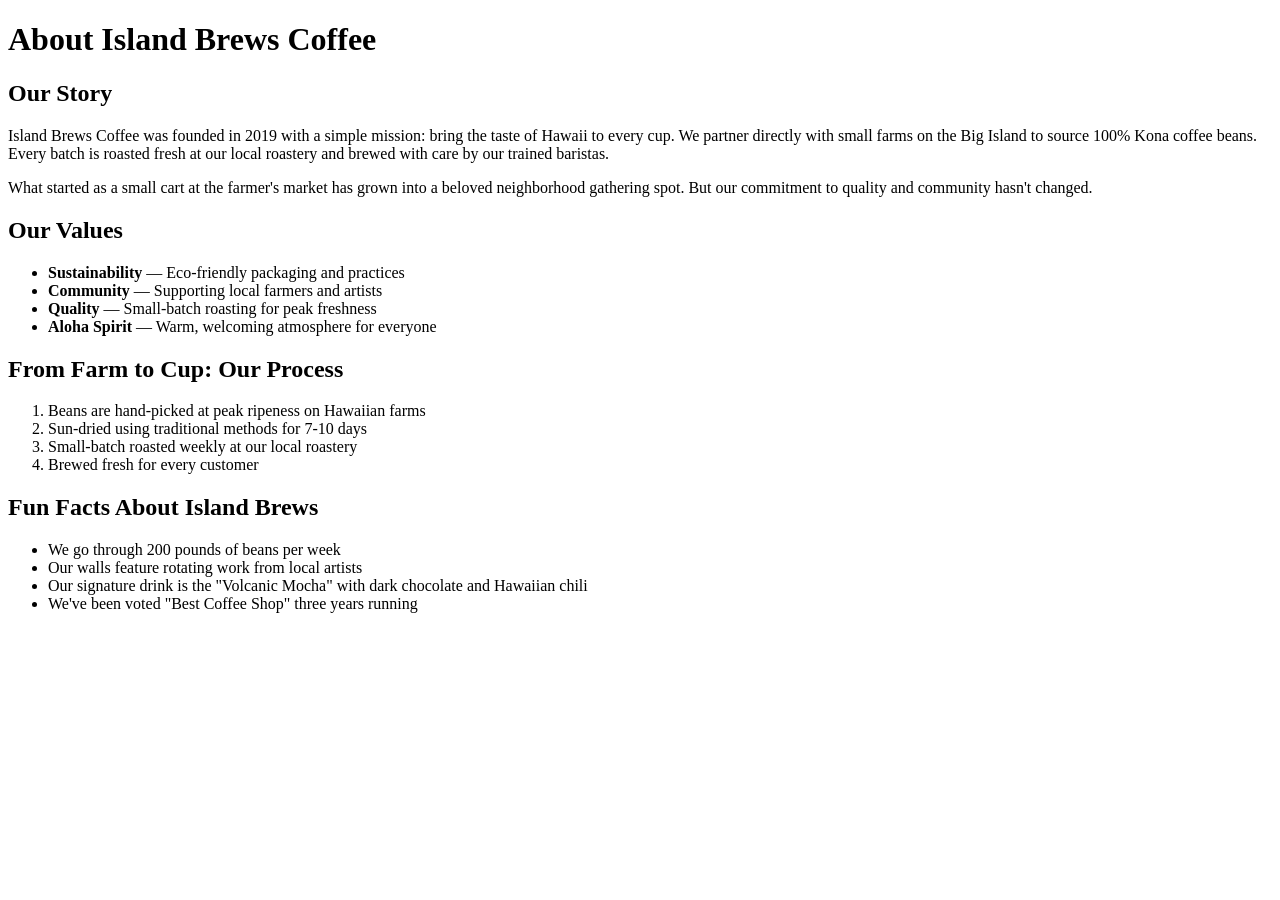
==== island-brews/index.html @ b2f68e61 "Add files via upload" ====
<!DOCTYPE html>
<html lang="en">
<head>
    <meta charset="UTF-8">
    <meta name="viewport" content="width=device-width, initial-scale=1.0">
    <title>About Us | Island Brews Coffee</title>
</head>
<body>
    <h1>About Island Brews Coffee</h1>

    <h2>Our Story</h2>
    <p>Island Brews Coffee was founded in 2019 with a simple mission: bring the taste of Hawaii to every cup. We partner directly with small farms on the Big Island to source 100% Kona coffee beans. Every batch is roasted fresh at our local roastery and brewed with care by our trained baristas.</p>

    <p>What started as a small cart at the farmer's market has grown into a beloved neighborhood gathering spot. But our commitment to quality and community hasn't changed.</p>

    <h2>Our Values</h2>
    <ul>
        <li><strong>Sustainability</strong> — Eco-friendly packaging and practices</li>
        <li><strong>Community</strong> — Supporting local farmers and artists</li>
        <li><strong>Quality</strong> — Small-batch roasting for peak freshness</li>
        <li><strong>Aloha Spirit</strong> — Warm, welcoming atmosphere for everyone</li>
    </ul>

    <h2>From Farm to Cup: Our Process</h2>
    <ol>
        <li>Beans are hand-picked at peak ripeness on Hawaiian farms</li>
        <li>Sun-dried using traditional methods for 7-10 days</li>
        <li>Small-batch roasted weekly at our local roastery</li>
        <li>Brewed fresh for every customer</li>
    </ol>

    <h2>Fun Facts About Island Brews</h2>
    <ul>
        <li>We go through 200 pounds of beans per week</li>
        <li>Our walls feature rotating work from local artists</li>
        <li>Our signature drink is the "Volcanic Mocha" with dark chocolate and Hawaiian chili</li>
        <li>We've been voted "Best Coffee Shop" three years running</li>
    </ul>
</body>
</html>
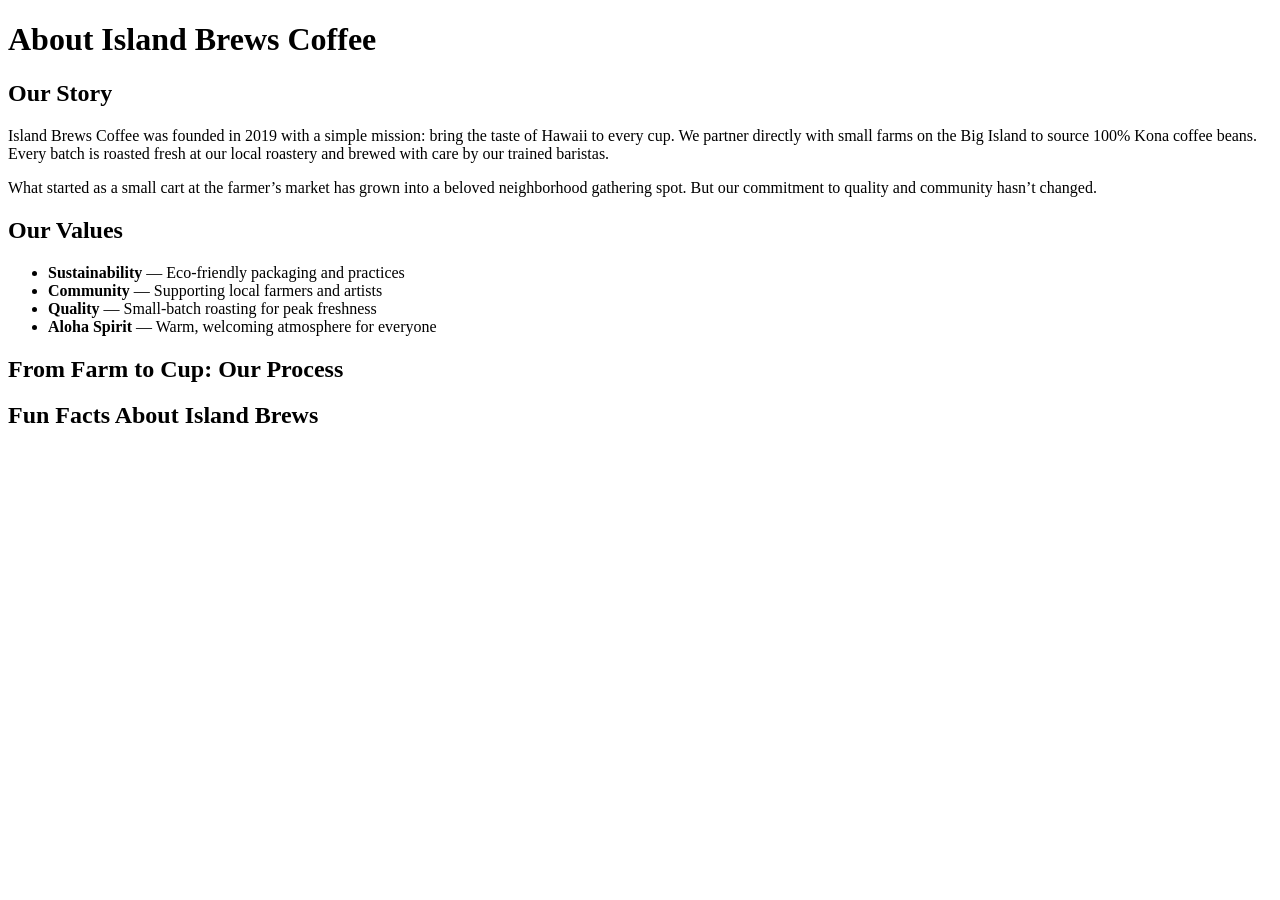
==== commit ba98c7bd: "Adding About page" ====
--- a/island-brews/index.html
+++ b/island-brews/index.html
@@ -7,12 +7,10 @@
 </head>
 <body>
     <h1>About Island Brews Coffee</h1>
-
     <h2>Our Story</h2>
     <p>Island Brews Coffee was founded in 2019 with a simple mission: bring the taste of Hawaii to every cup. We partner directly with small farms on the Big Island to source 100% Kona coffee beans. Every batch is roasted fresh at our local roastery and brewed with care by our trained baristas.</p>
-
-    <p>What started as a small cart at the farmer's market has grown into a beloved neighborhood gathering spot. But our commitment to quality and community hasn't changed.</p>
-
+    <p>What started as a small cart at the farmer’s market has grown into a beloved neighborhood gathering spot. But our commitment to quality and community hasn’t changed.</p>
+    
     <h2>Our Values</h2>
     <ul>
         <li><strong>Sustainability</strong> — Eco-friendly packaging and practices</li>
@@ -20,21 +18,8 @@
         <li><strong>Quality</strong> — Small-batch roasting for peak freshness</li>
         <li><strong>Aloha Spirit</strong> — Warm, welcoming atmosphere for everyone</li>
     </ul>
-
+    
     <h2>From Farm to Cup: Our Process</h2>
-    <ol>
-        <li>Beans are hand-picked at peak ripeness on Hawaiian farms</li>
-        <li>Sun-dried using traditional methods for 7-10 days</li>
-        <li>Small-batch roasted weekly at our local roastery</li>
-        <li>Brewed fresh for every customer</li>
-    </ol>
-
     <h2>Fun Facts About Island Brews</h2>
-    <ul>
-        <li>We go through 200 pounds of beans per week</li>
-        <li>Our walls feature rotating work from local artists</li>
-        <li>Our signature drink is the "Volcanic Mocha" with dark chocolate and Hawaiian chili</li>
-        <li>We've been voted "Best Coffee Shop" three years running</li>
-    </ul>
 </body>
 </html>
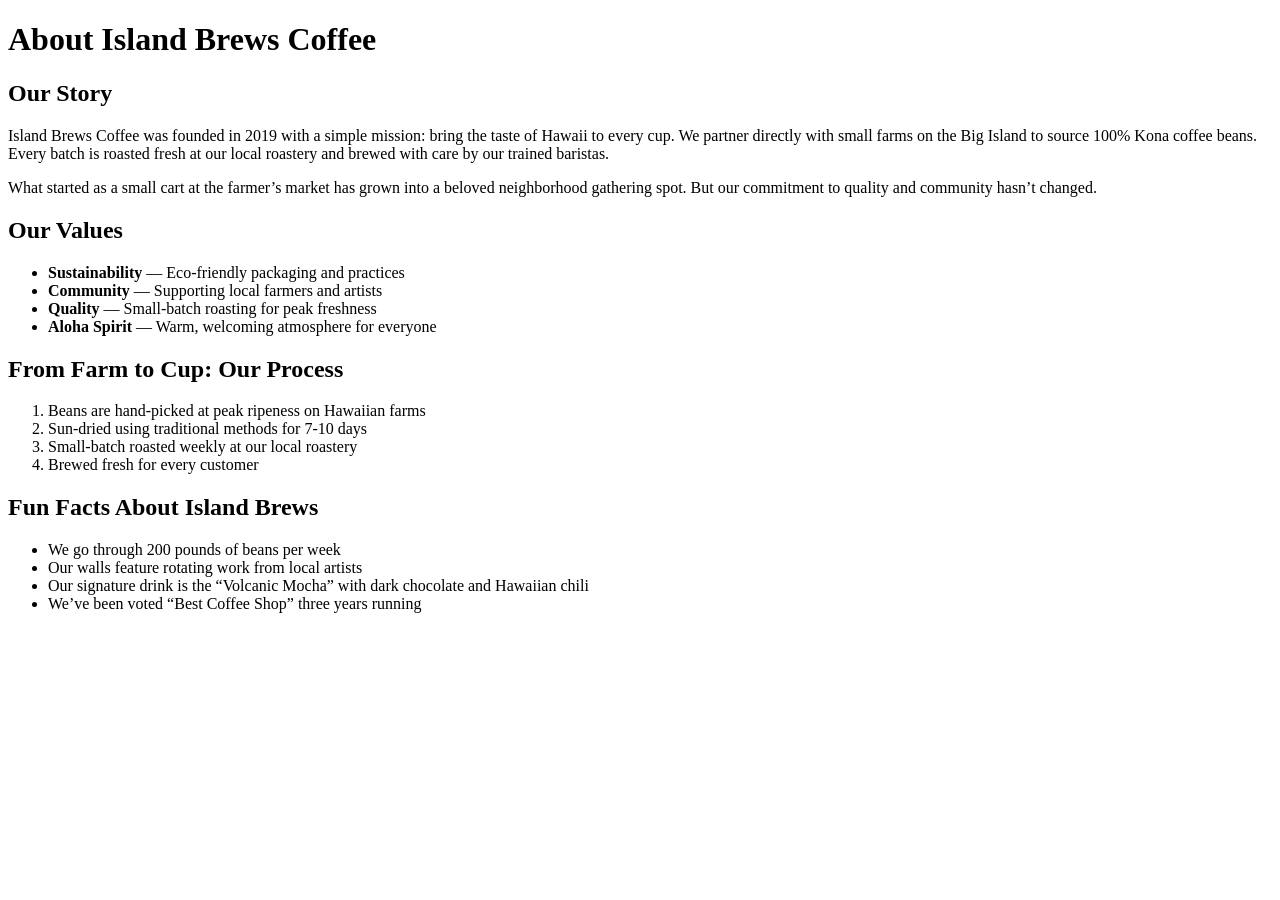
==== commit fa3f0ac1: "Add files via upload Adding ordered list and unordered list" ====
--- a/island-brews/index.html
+++ b/island-brews/index.html
@@ -20,6 +20,19 @@
     </ul>
     
     <h2>From Farm to Cup: Our Process</h2>
+    <ol>
+        <li>Beans are hand-picked at peak ripeness on Hawaiian farms</li>
+        <li>Sun-dried using traditional methods for 7-10 days</li>
+        <li>Small-batch roasted weekly at our local roastery</li>
+        <li>Brewed fresh for every customer</li>
+    </ol>
+    
     <h2>Fun Facts About Island Brews</h2>
+    <ul>
+        <li>We go through 200 pounds of beans per week</li>
+        <li>Our walls feature rotating work from local artists</li>
+        <li>Our signature drink is the “Volcanic Mocha” with dark chocolate and Hawaiian chili</li>
+        <li>We’ve been voted “Best Coffee Shop” three years running</li>
+    </ul>
 </body>
 </html>
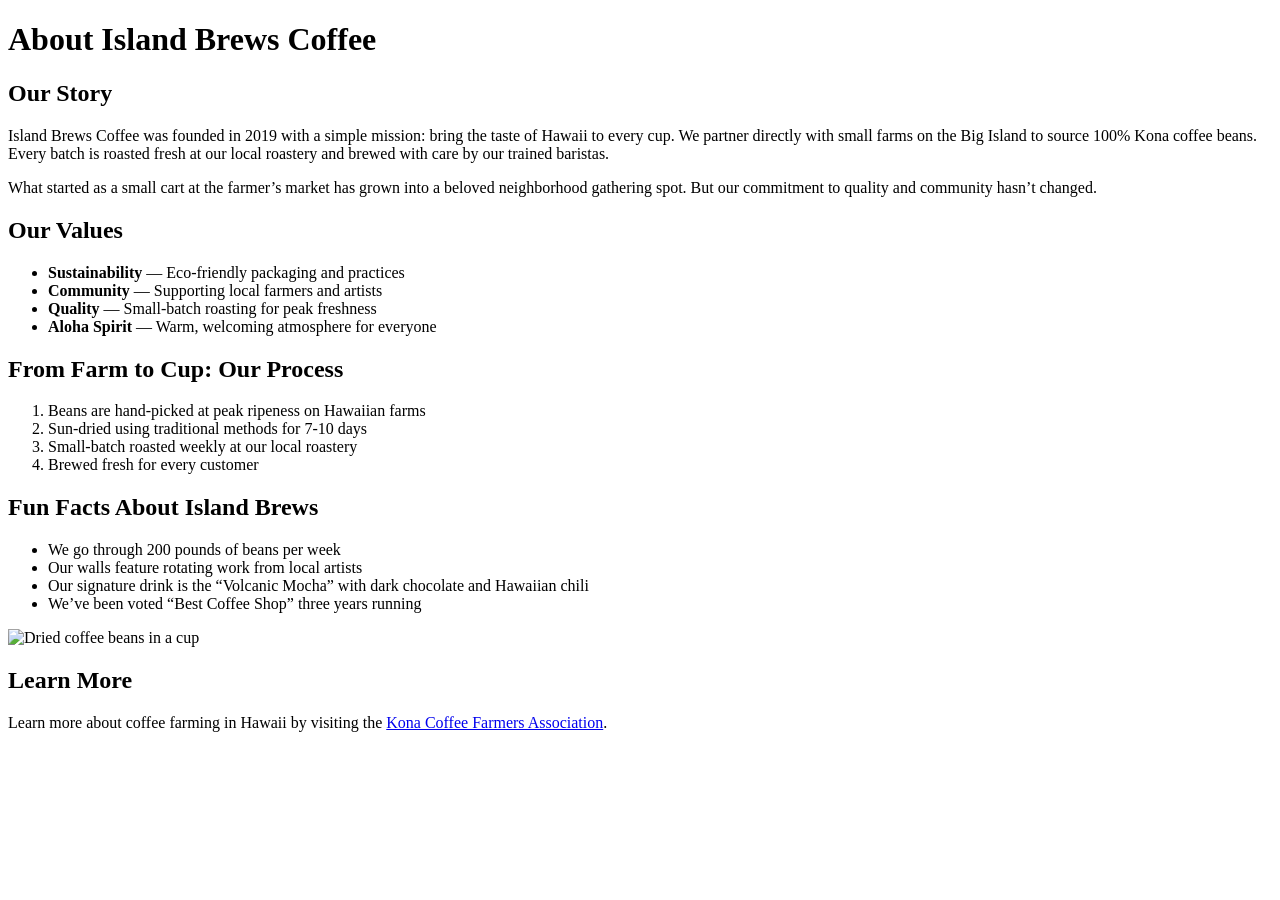
==== commit 6af0f348: "Add files via upload Adding coffee bean photo and link" ====
--- a/island-brews/index.html
+++ b/island-brews/index.html
@@ -34,5 +34,11 @@
         <li>Our signature drink is the “Volcanic Mocha” with dark chocolate and Hawaiian chili</li>
         <li>We’ve been voted “Best Coffee Shop” three years running</li>
     </ul>
+    
+    <img src="images/coffee-beans.jpg" alt="Dried coffee beans in a cup" height="600">
+    
+    <h2>Learn More</h2>
+    <p>Learn more about coffee farming in Hawaii by visiting the <a href="https://konacoffeefarmers.org/" target="_blank" rel="noopener noreferrer">Kona Coffee Farmers Association</a>.</p>
+    
 </body>
 </html>
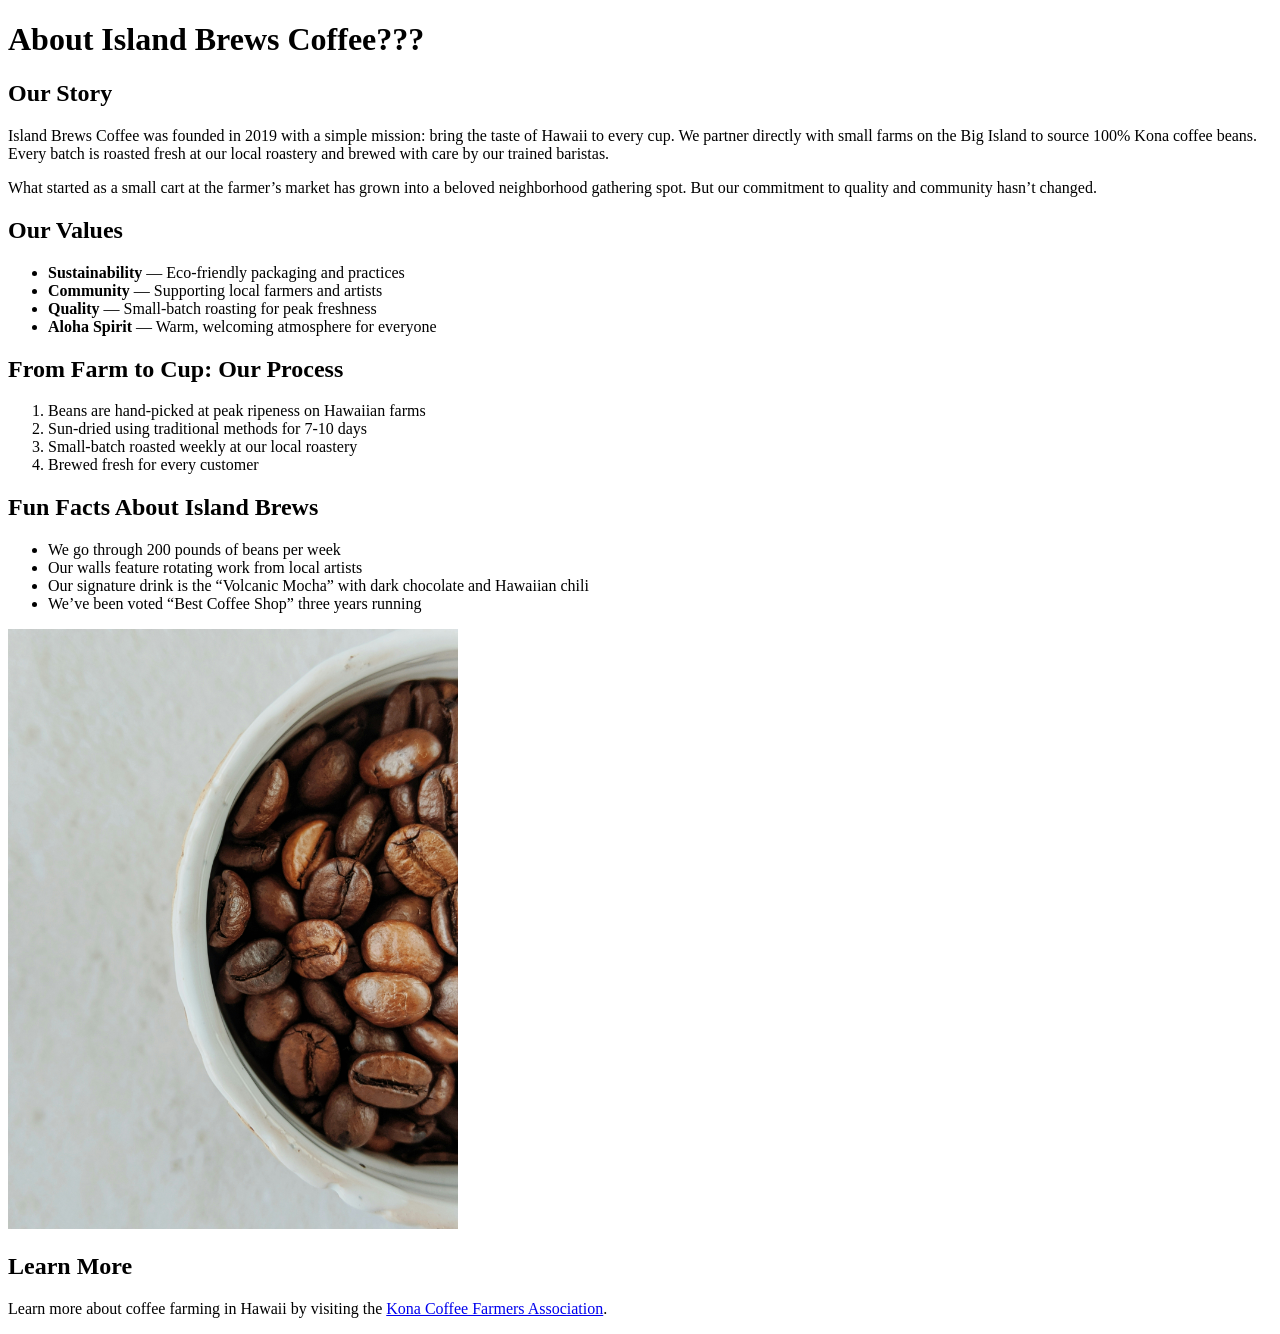
==== commit 4538bda2: "Fix HTML structure and typo in About Us page Corrected HTML structure and fixed a typo in the header" ====
--- a/island-brews/index.html
+++ b/island-brews/index.html
@@ -6,7 +6,7 @@
     <title>About Us | Island Brews Coffee</title>
 </head>
 <body>
-    <h1>About Island Brews Coffee</h1>
+    <h1>About Island Brews Coffee???</h1>
     <h2>Our Story</h2>
     <p>Island Brews Coffee was founded in 2019 with a simple mission: bring the taste of Hawaii to every cup. We partner directly with small farms on the Big Island to source 100% Kona coffee beans. Every batch is roasted fresh at our local roastery and brewed with care by our trained baristas.</p>
     <p>What started as a small cart at the farmer’s market has grown into a beloved neighborhood gathering spot. But our commitment to quality and community hasn’t changed.</p>
@@ -41,4 +41,5 @@
     <p>Learn more about coffee farming in Hawaii by visiting the <a href="https://konacoffeefarmers.org/" target="_blank" rel="noopener noreferrer">Kona Coffee Farmers Association</a>.</p>
     
 </body>
-</html>+
+</html>
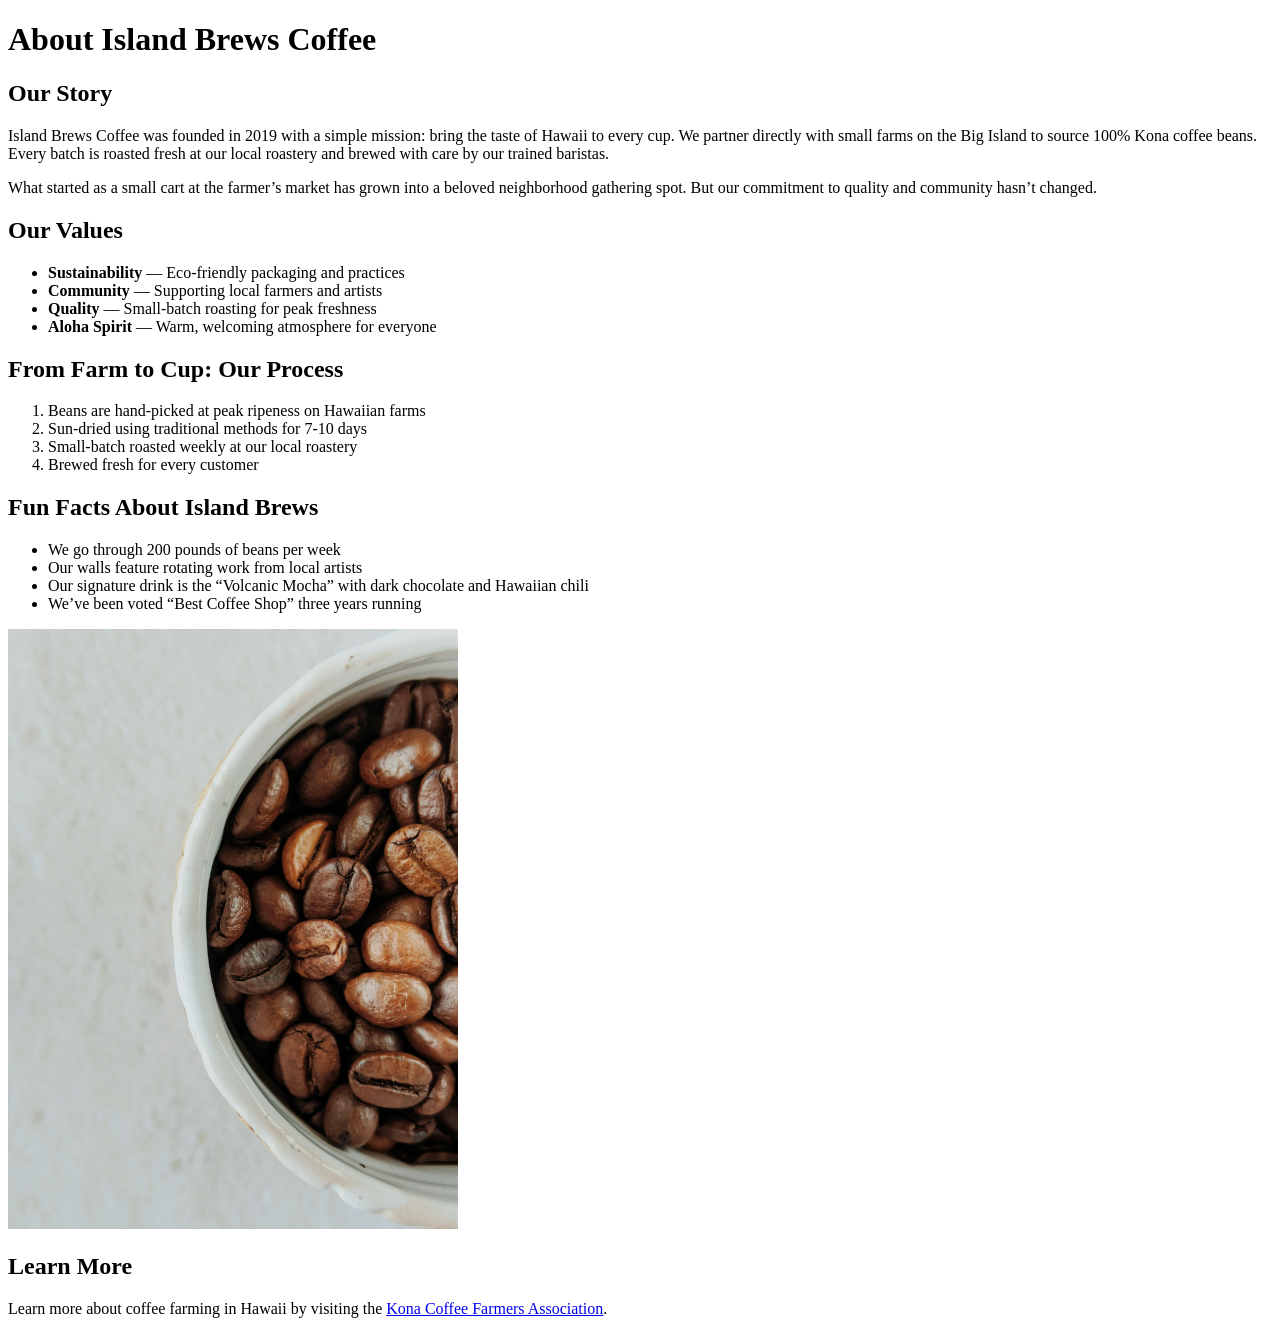
==== commit 2853299a: "Fix HTML formatting and remove question marks" ====
--- a/island-brews/index.html
+++ b/island-brews/index.html
@@ -6,7 +6,7 @@
     <title>About Us | Island Brews Coffee</title>
 </head>
 <body>
-    <h1>About Island Brews Coffee???</h1>
+    <h1>About Island Brews Coffee</h1>
     <h2>Our Story</h2>
     <p>Island Brews Coffee was founded in 2019 with a simple mission: bring the taste of Hawaii to every cup. We partner directly with small farms on the Big Island to source 100% Kona coffee beans. Every batch is roasted fresh at our local roastery and brewed with care by our trained baristas.</p>
     <p>What started as a small cart at the farmer’s market has grown into a beloved neighborhood gathering spot. But our commitment to quality and community hasn’t changed.</p>
@@ -43,3 +43,4 @@
 </body>
 
 </html>
+
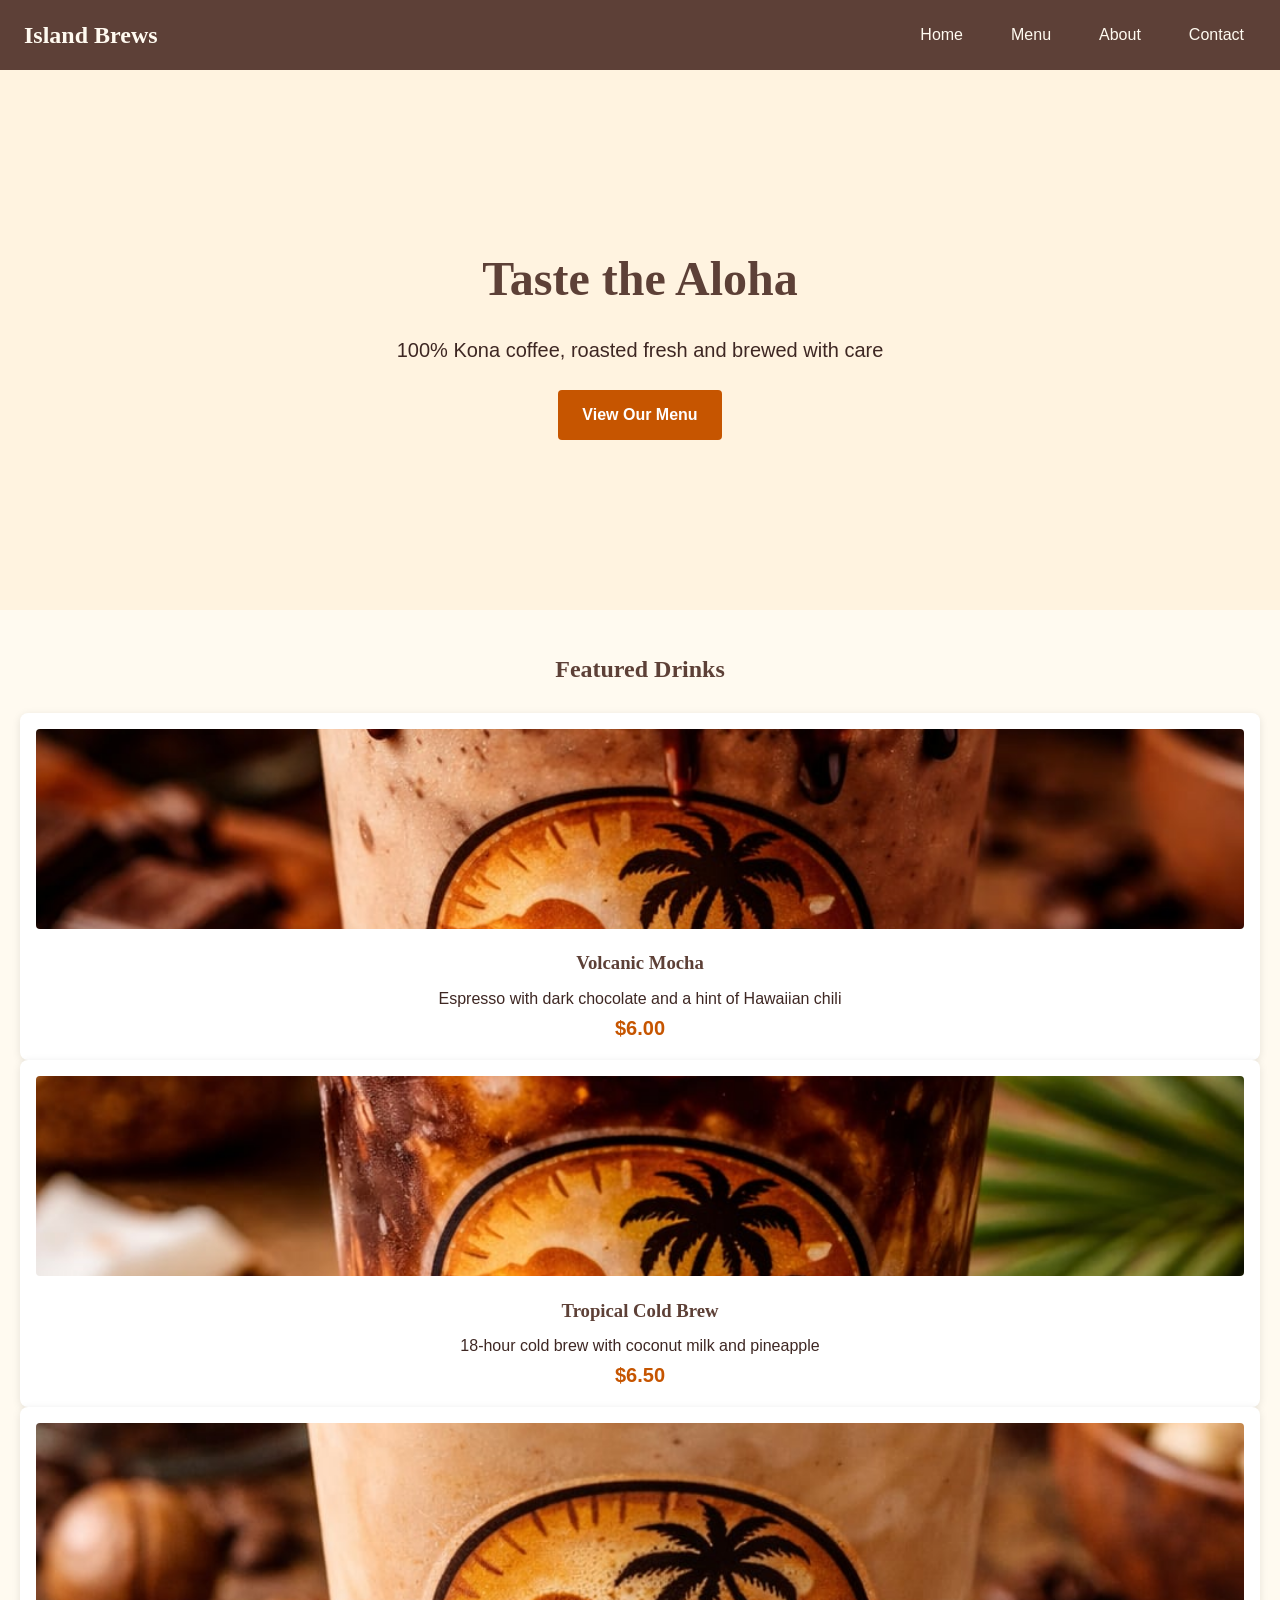
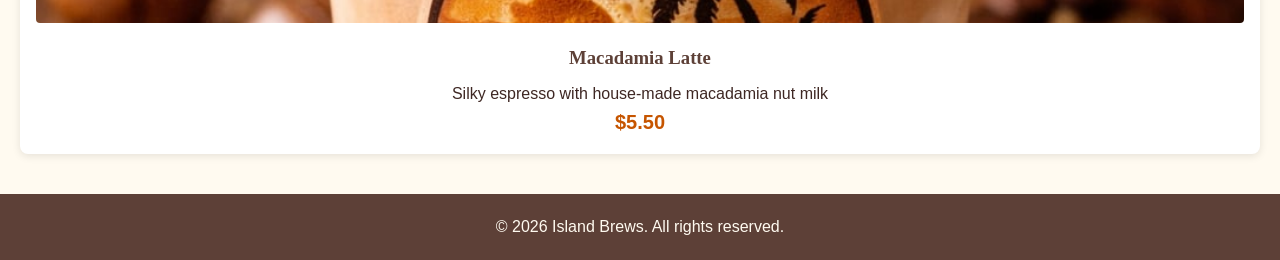
==== commit aa7ae36b: "Add files via upload Moved original index.html content to about.html, created new homepage" ====
--- a/island-brews/index.html
+++ b/island-brews/index.html
@@ -1,46 +1,58 @@
 <!DOCTYPE html>
 <html lang="en">
-<head>
+  <head>
     <meta charset="UTF-8">
     <meta name="viewport" content="width=device-width, initial-scale=1.0">
-    <title>About Us | Island Brews Coffee</title>
-</head>
-<body>
-    <h1>About Island Brews Coffee</h1>
-    <h2>Our Story</h2>
-    <p>Island Brews Coffee was founded in 2019 with a simple mission: bring the taste of Hawaii to every cup. We partner directly with small farms on the Big Island to source 100% Kona coffee beans. Every batch is roasted fresh at our local roastery and brewed with care by our trained baristas.</p>
-    <p>What started as a small cart at the farmer’s market has grown into a beloved neighborhood gathering spot. But our commitment to quality and community hasn’t changed.</p>
-    
-    <h2>Our Values</h2>
-    <ul>
-        <li><strong>Sustainability</strong> — Eco-friendly packaging and practices</li>
-        <li><strong>Community</strong> — Supporting local farmers and artists</li>
-        <li><strong>Quality</strong> — Small-batch roasting for peak freshness</li>
-        <li><strong>Aloha Spirit</strong> — Warm, welcoming atmosphere for everyone</li>
-    </ul>
-    
-    <h2>From Farm to Cup: Our Process</h2>
-    <ol>
-        <li>Beans are hand-picked at peak ripeness on Hawaiian farms</li>
-        <li>Sun-dried using traditional methods for 7-10 days</li>
-        <li>Small-batch roasted weekly at our local roastery</li>
-        <li>Brewed fresh for every customer</li>
-    </ol>
-    
-    <h2>Fun Facts About Island Brews</h2>
-    <ul>
-        <li>We go through 200 pounds of beans per week</li>
-        <li>Our walls feature rotating work from local artists</li>
-        <li>Our signature drink is the “Volcanic Mocha” with dark chocolate and Hawaiian chili</li>
-        <li>We’ve been voted “Best Coffee Shop” three years running</li>
-    </ul>
-    
-    <img src="images/coffee-beans.jpg" alt="Dried coffee beans in a cup" height="600">
-    
-    <h2>Learn More</h2>
-    <p>Learn more about coffee farming in Hawaii by visiting the <a href="https://konacoffeefarmers.org/" target="_blank" rel="noopener noreferrer">Kona Coffee Farmers Association</a>.</p>
-    
-</body>
+    <title>Island Brews - Hawaiian Coffee</title>
+    <link rel="stylesheet" href="homepage.css">
+  </head>
+  <body>
+    <header>
+      <div class="logo">Island Brews</div>
+      <nav>
+        <ul>
+            <li><a href="index.html">Home</a></li>
+            <li><a href="menu.html">Menu</a></li>
+            <li><a href="about.html">About</a></li>
+            <li><a href="contact.html">Contact</a></li>
+        </ul>
+      </nav>
+    </header>
 
-</html>
+    <section class="hero">
+      <h1>Taste the Aloha</h1>
+      <p>100% Kona coffee, roasted fresh and brewed with care</p>
+      <a href="menu.html" class="button">View Our Menu</a>
+    </section>
 
+    <main>
+      <section class="featured">
+        <h2>Featured Drinks</h2>
+        <div class="card-container">
+          <article class="card">
+            <img src="images/volcanic-mocha.jpg" alt="Volcanic Mocha with chocolate drizzle">
+            <h3>Volcanic Mocha</h3>
+            <p>Espresso with dark chocolate and a hint of Hawaiian chili</p>
+            <p class="price">$6.00</p>
+          </article>
+          <article class="card">
+            <img src="images/tropical-cold-brew.jpg" alt="Tropical Cold Brew with coconut cream">
+            <h3>Tropical Cold Brew</h3>
+            <p>18-hour cold brew with coconut milk and pineapple</p>
+            <p class="price">$6.50</p>
+          </article>
+          <article class="card">
+            <img src="images/macadamia-latte.jpg" alt="Macadamia Latte with foam art">
+            <h3>Macadamia Latte</h3>
+            <p>Silky espresso with house-made macadamia nut milk</p>
+            <p class="price">$5.50</p>
+          </article>
+        </div>
+      </section>
+    </main>
+
+    <footer>
+      <p>&copy; 2026 Island Brews. All rights reserved.</p>
+    </footer>
+  </body>
+</html>
--- a/island-brews/homepage.css
+++ b/island-brews/homepage.css
@@ -0,0 +1,176 @@
+/* ===================
+   Island Brews Homepage Styles
+   ===================
+
+   Colors you'll need:
+   - Coffee Brown: #5D4037
+   - Light Brown: #8D6E63
+   - Tropical Orange: #C65500
+   - Dark Orange: #A85400
+   - Dark Roast: #3E2723
+   - Cream: #FFFAF0
+   - Light Peach: #FFF3E0
+*/
+
+/* ===================
+   Reset & Base Styles
+   =================== */
+
+* {
+  box-sizing: border-box;
+  margin: 0;
+  padding: 0;
+}
+
+body {
+  font-family: 'Segoe UI', Tahoma, sans-serif;
+  font-size: 16px;
+  line-height: 1.6;
+  color: #3E2723;
+  background-color: #FFFAF0;
+}
+
+/* ===================
+   PART 1: Header & Navigation
+   =================== */
+
+/* Step 1: Make header a flex container */
+header {
+  display: flex;
+  justify-content: space-between;
+  align-items: center;
+  background-color: #5D4037;
+  padding: 16px 24px;
+}
+
+/* Step 2: Style the logo */
+.logo {
+  font-family: Georgia, serif;
+  font-size: 1.5rem;
+  font-weight: bold;
+  color: #FFFAF0;
+}
+
+/* Step 3: Make nav list horizontal */
+nav ul {
+  display: flex;
+  gap: 24px;
+  list-style: none;
+}
+
+/* Step 4: Style nav links */
+nav a {
+  color: #FFFAF0;
+  text-decoration: none;
+  padding: 8px 12px;
+}
+
+nav a:hover {
+  color: #8D6E63;
+  background-color: rgba(255, 255, 255, 0.1);
+  border-radius: 4px;
+}
+
+/* ===================
+   PART 2: Hero Section
+   =================== */
+
+/* Step 1: Center hero content */
+.hero {
+  display: flex;
+  flex-direction: column;
+  justify-content: center;
+  align-items: center;
+  min-height: 60vh;
+  background-color:#FFF3E0;
+  padding:40px 20px;
+  text-align: center;
+}
+
+.hero h1 {
+  font-family: Georgia, serif;
+  font-size: 3rem;
+  color: #5D4037;
+  margin-bottom: 16px;
+}
+
+.hero p {
+  font-size: 1.25rem;
+  margin-bottom: 24px;
+}
+
+/* ===================
+   Button (already complete!)
+   =================== */
+
+.button {
+  display: inline-block;
+  background-color: #C65500;
+  color: white;
+  padding: 12px 24px;
+  text-decoration: none;
+  border-radius: 4px;
+  font-weight: bold;
+}
+
+.button:hover {
+  background-color: #A85400;
+}
+
+/* ===================
+   Featured Section (Week 11)
+   =================== */
+
+.featured {
+  padding: 40px 20px;
+}
+
+.featured h2 {
+  font-family: Georgia, serif;
+  color: #5D4037;
+  text-align: center;
+  margin-bottom: 24px;
+}
+
+/* You'll add Flexbox styles here in Week 11 */
+.card-container {
+
+}
+
+.card {
+  background-color: #fff;
+  border-radius: 8px;
+  box-shadow: 0 2px 8px rgba(0, 0, 0, 0.1);
+  padding: 16px;
+  text-align: center;
+}
+
+.card img {
+  width: 100%;
+  height: 200px;
+  object-fit: cover;
+  border-radius: 4px;
+}
+
+.card h3 {
+  font-family: Georgia, serif;
+  color: #5D4037;
+  margin: 12px 0 8px;
+}
+
+.card .price {
+  color: #C65500;
+  font-weight: bold;
+  font-size: 1.25rem;
+}
+
+/* ===================
+   Footer (Week 11)
+   =================== */
+
+footer {
+  background-color: #5D4037;
+  color: #FFFAF0;
+  text-align: center;
+  padding: 20px;
+}
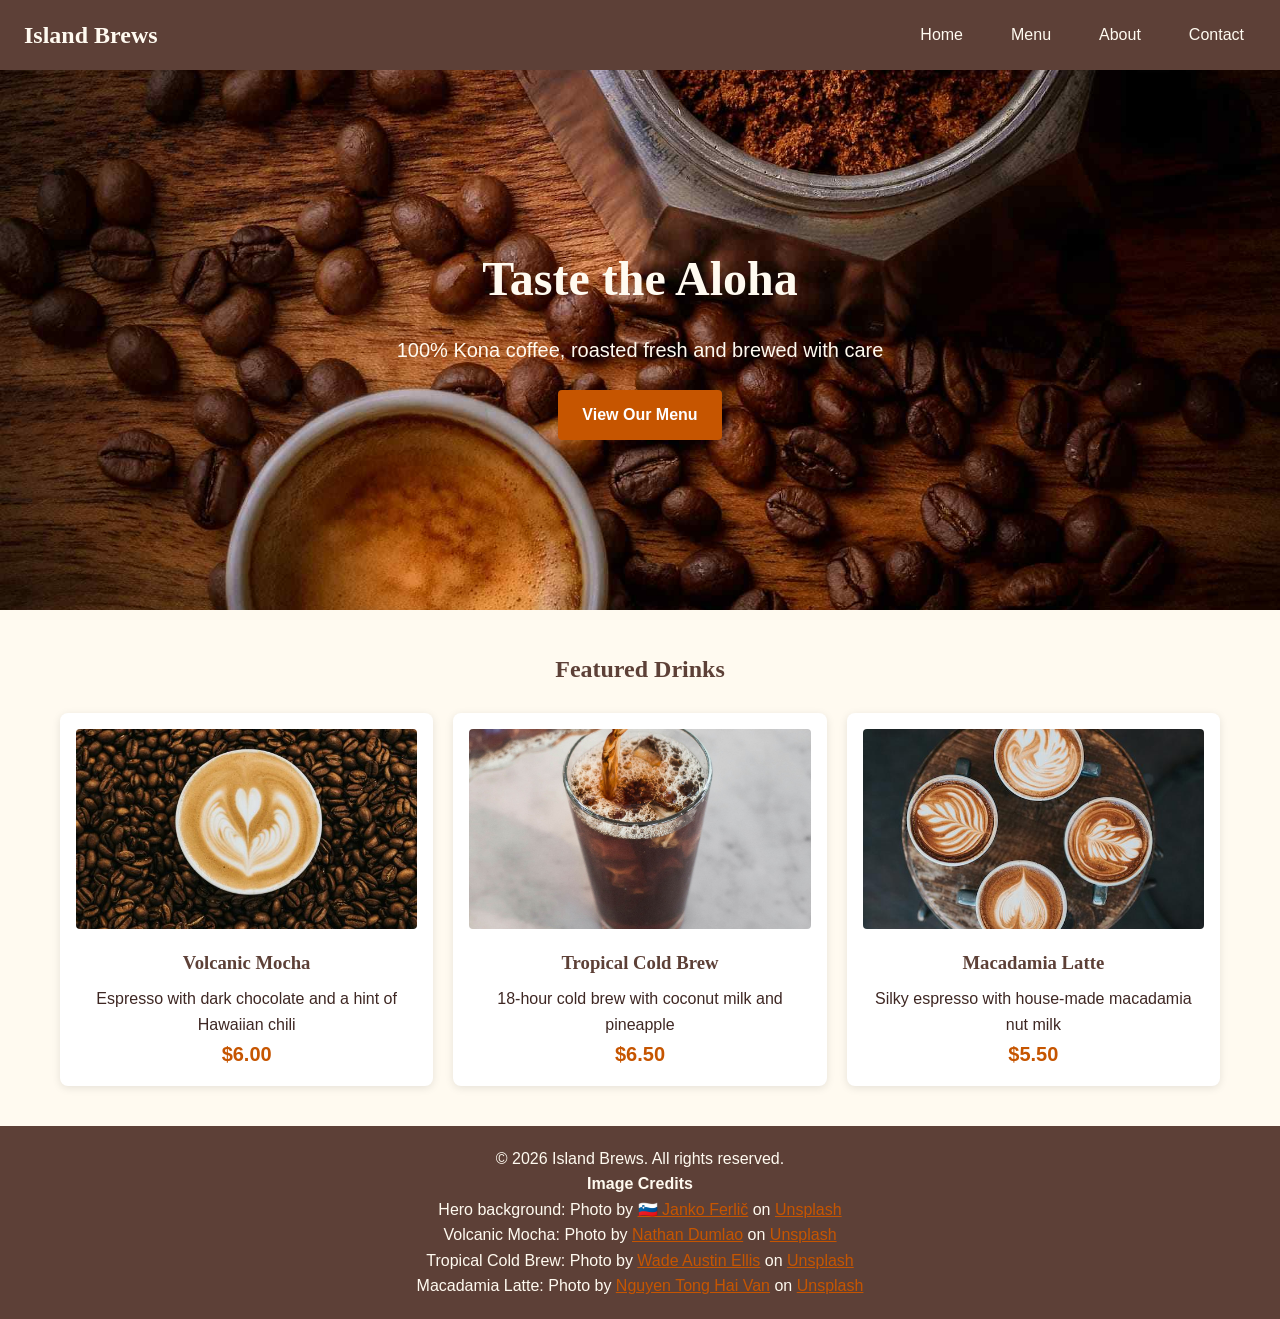
==== commit 9ffda4b8: "Assignment 13 Changed homepage cards, added background image to hero section, added image attributio" ====
--- a/island-brews/index.html
+++ b/island-brews/index.html
@@ -30,19 +30,19 @@
         <h2>Featured Drinks</h2>
         <div class="card-container">
           <article class="card">
-            <img src="images/volcanic-mocha.jpg" alt="Volcanic Mocha with chocolate drizzle">
+            <img src="images/kelseys-cup.jpg" alt="Coffee cup in coffee beans">
             <h3>Volcanic Mocha</h3>
             <p>Espresso with dark chocolate and a hint of Hawaiian chili</p>
             <p class="price">$6.00</p>
           </article>
           <article class="card">
-            <img src="images/tropical-cold-brew.jpg" alt="Tropical Cold Brew with coconut cream">
+            <img src="images/cold-brew.jpg" alt="Ice cold coffee from kona">
             <h3>Tropical Cold Brew</h3>
             <p>18-hour cold brew with coconut milk and pineapple</p>
             <p class="price">$6.50</p>
           </article>
           <article class="card">
-            <img src="images/macadamia-latte.jpg" alt="Macadamia Latte with foam art">
+            <img src="images/latte-art-web.jpg" alt="Four cups of coffee with latte art on a brown table">
             <h3>Macadamia Latte</h3>
             <p>Silky espresso with house-made macadamia nut milk</p>
             <p class="price">$5.50</p>
@@ -53,6 +53,11 @@
 
     <footer>
       <p>&copy; 2026 Island Brews. All rights reserved.</p>
+      <p><strong>Image Credits</strong><br></p>
+      <p>Hero background: Photo by <a href="https://unsplash.com/@itfeelslikefilm" target="_blank" rel="noopener noreferrer">🇸🇮 Janko Ferlič</a> on <a href="https://unsplash.com/photos/brown-coffee-beans-beside-white-ceramic-mug-h9Iq22JJlGk" target="_blank" rel="noopener noreferrer">Unsplash</a></p>
+      <p>Volcanic Mocha: Photo by <a href="https://unsplash.com/@nate_dumlao" target="_blank" rel="noopener noreferrer">Nathan Dumlao</a> on <a href="https://unsplash.com/photos/top-view-photography-of-heart-latte-coffee-XOhI_kW_TaM" target="_blank" rel="noopener noreferrer">Unsplash</a></p>
+      <p>Tropical Cold Brew: Photo by <a href="https://unsplash.com/@wadeaustinellis" target="_blank" rel="noopener noreferrer">Wade Austin Ellis</a> on <a href="https://unsplash.com/photos/glass-of-cola-yFjq8vqMxP4" target="_blank" rel="noopener noreferrer">Unsplash</a></p>
+      <p>Macadamia Latte: Photo by <a href="https://unsplash.com/@ngtghaivan" target="_blank" rel="noopener noreferrer">Nguyen Tong Hai Van</a> on <a href="https://unsplash.com/photos/black-shell-on-brown-textile-1YjItzikS3E" target="_blank" rel="noopener noreferrer">Unsplash</a></p>      
     </footer>
   </body>
 </html>
--- a/island-brews/homepage.css
+++ b/island-brews/homepage.css
@@ -1,8 +1,13 @@
 /* ===================
-   Island Brews Homepage Styles
+   Island Brews - Responsive Homepage
    ===================
 
-   Colors you'll need:
+   MOBILE-FIRST APPROACH:
+   - Base styles = mobile (smallest screens)
+   - @media (min-width: 768px) = tablet and up
+   - @media (min-width: 1024px) = desktop and up
+
+   Colors:
    - Coffee Brown: #5D4037
    - Light Brown: #8D6E63
    - Tropical Orange: #C65500
@@ -30,20 +35,27 @@
   background-color: #FFFAF0;
 }
 
-/* ===================
-   PART 1: Header & Navigation
-   =================== */
-
-/* Step 1: Make header a flex container */
+/* IMPORTANT: Make all images responsive */
+img {
+  max-width: 100%;                /* Use 100px so images never overflow */
+  height: auto;                   /* Use "auto" to keep proportions */
+}
+
+/* ===================
+   MOBILE BASE STYLES
+   These apply to ALL screen sizes, starting with mobile
+   =================== */
+
+/* Header: stacked vertically on mobile */
 header {
   display: flex;
-  justify-content: space-between;
-  align-items: center;
+  flex-direction: column;           /* Use "column" to stack logo above nav */
+  align-items: center;              /* Use "center" to center everything */
   background-color: #5D4037;
-  padding: 16px 24px;
-}
-
-/* Step 2: Style the logo */
+  padding: 16px;
+  gap: 12px;                      /* Use 12px for space between logo and nav */
+}
+
 .logo {
   font-family: Georgia, serif;
   font-size: 1.5rem;
@@ -51,14 +63,15 @@
   color: #FFFAF0;
 }
 
-/* Step 3: Make nav list horizontal */
+/* Nav: centered and wrapping on mobile */
 nav ul {
   display: flex;
-  gap: 24px;
+  flex-wrap: wrap;                /* Use "wrap" so links can wrap on tiny screens */
+  justify-content: center;          /* Use "center" to center the nav links */
+  gap: 8px;                      /* Use 8px for tighter spacing on mobile */
   list-style: none;
 }
 
-/* Step 4: Style nav links */
 nav a {
   color: #FFFAF0;
   text-decoration: none;
@@ -71,38 +84,36 @@
   border-radius: 4px;
 }
 
-/* ===================
-   PART 2: Hero Section
-   =================== */
-
-/* Step 1: Center hero content */
+/* Hero: shorter on mobile */
 .hero {
   display: flex;
   flex-direction: column;
   justify-content: center;
   align-items: center;
-  min-height: 60vh;
-  background-color:#FFF3E0;
-  padding:40px 20px;
-  text-align: center;
+  min-height: 40vh;               /* Use 40vh (shorter on mobile) */
+  background-color: #3E2723;
+  padding: 32px 16px;
+  text-align: center;
+  
+  background-image: url('images/coffee-hero2-web.jpg');
+  background-size: cover;
+  background-position: center;
 }
 
 .hero h1 {
   font-family: Georgia, serif;
-  font-size: 3rem;
-  color: #5D4037;
+  font-size: 2rem;                /* Use 2rem (smaller on mobile) */
+  color: #FFFAF0;
   margin-bottom: 16px;
 }
 
 .hero p {
-  font-size: 1.25rem;
+  font-size: 1.1rem;
   margin-bottom: 24px;
-}
-
-/* ===================
-   Button (already complete!)
-   =================== */
-
+  color: #FFFAF0;
+}
+
+/* Button (same as Weeks 10-11) */
 .button {
   display: inline-block;
   background-color: #C65500;
@@ -117,12 +128,9 @@
   background-color: #A85400;
 }
 
-/* ===================
-   Featured Section (Week 11)
-   =================== */
-
+/* Featured section */
 .featured {
-  padding: 40px 20px;
+  padding: 32px 16px;
 }
 
 .featured h2 {
@@ -132,9 +140,11 @@
   margin-bottom: 24px;
 }
 
-/* You'll add Flexbox styles here in Week 11 */
+/* Cards: single column on mobile */
 .card-container {
-
+  display: flex;
+  flex-direction: column;           /* Use "column" to stack cards vertically */
+  gap: 20px;
 }
 
 .card {
@@ -148,7 +158,7 @@
 .card img {
   width: 100%;
   height: 200px;
-  object-fit: cover;
+  object-fit: cover;               /* Use "cover" to fill without stretching */
   border-radius: 4px;
 }
 
@@ -164,13 +174,94 @@
   font-size: 1.25rem;
 }
 
-/* ===================
-   Footer (Week 11)
-   =================== */
-
+/* Footer */
 footer {
   background-color: #5D4037;
   color: #FFFAF0;
   text-align: center;
   padding: 20px;
+}
+
+footer a {
+  color: #C65500;
+}
+
+footer a:hover {
+  background-color: #C65500;
+  color: #5D4037;
+}
+
+/* ===================
+   TABLET STYLES (768px and up)
+   =================== */
+
+@media (min-width: 768px) {
+
+  /* Header: side-by-side on tablet */
+  header {
+    flex-direction: row;         /* Use "row" to put logo and nav side-by-side */
+    justify-content: space-between;        /* Use "space-between" to push them apart */
+    padding: 16px 24px;
+  }
+
+  /* Nav: more spacing on tablet */
+  nav ul {
+    gap: 16px;                    /* Use 16px */
+  }
+
+  /* Hero: taller on tablet */
+  .hero {
+    min-height: 50vh;             /* Use 50vh */
+    padding: 40px 24px;
+  }
+
+  .hero h1 {
+    font-size: 2.5rem;              /* Use 2.5rem */
+  }
+
+  /* Cards: side-by-side on tablet */
+  .card-container {
+    flex-direction: row;         /* Use "column" to lay out cards horizontally */
+    flex-wrap: wrap;              /* Use "wrap" so cards can wrap to next row */
+  }
+
+  .card {
+    flex: 1 1 280px;           /* Use 1 1 280px (grow, shrink, min-width) */
+  }
+
+  .featured {
+    padding: 40px 24px;
+  }
+}
+
+/* ===================
+   DESKTOP STYLES (1024px and up)
+   =================== */
+
+@media (min-width: 1024px) {
+
+  /* Nav: widest spacing on desktop */
+  nav ul {
+    gap: 24px;                    /* Use 24px */
+  }
+
+  /* Hero: tallest on desktop */
+  .hero {
+    min-height: 60vh;             /* Use 60vh */
+  }
+
+  .hero h1 {
+    font-size: 3rem;              /* Use 3rem */
+  }
+
+  .hero p {
+    font-size: 1.25rem;              /* Use 1.25rem */
+  }
+
+  /* Limit content width on big screens */
+  .featured {
+    max-width: 1200px;              /* Use 1200px */
+    margin: 0 auto;               /* Use "auto" to center on page */
+    padding: 40px 20px;
+  }
 }
